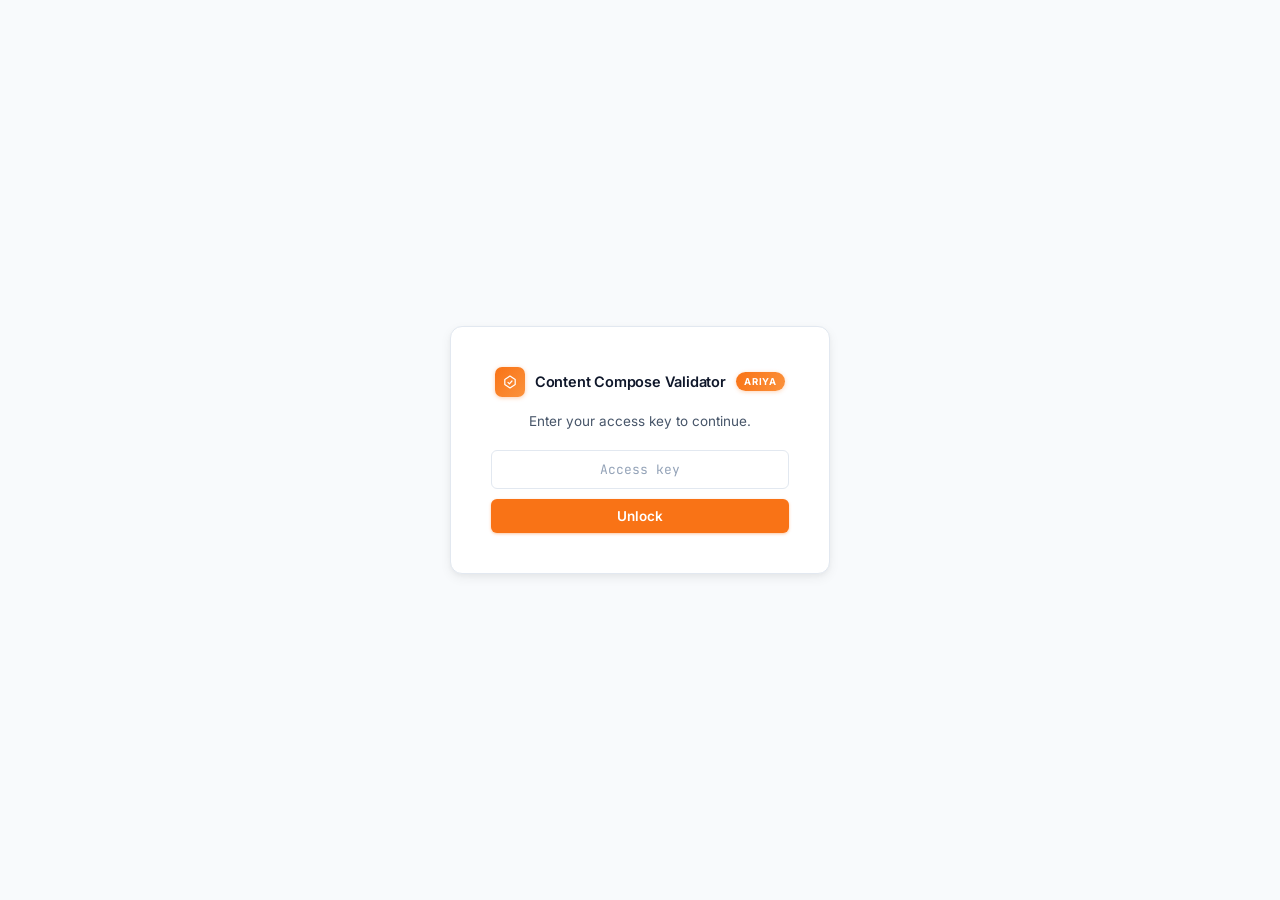
==== index.html @ 9300d99e "feat: add content validation tool with JSON input and structured findings - Implemented main applica" ====
<!doctype html>
<html lang="en">
  <head>
    <meta charset="UTF-8" />
    <meta name="viewport" content="width=device-width, initial-scale=1.0" />
    <meta
      name="description"
      content="Validate content compose output JSON with structured findings and explorer views."
    />
    <title>Ariya — Content Compose Validator</title>
    <link rel="preconnect" href="https://fonts.googleapis.com" />
    <link rel="preconnect" href="https://fonts.gstatic.com" crossorigin />
    <link
      href="https://fonts.googleapis.com/css2?family=Inter:wght@400;500;600;700&family=JetBrains+Mono:wght@400;500&display=swap"
      rel="stylesheet"
    />
    <link
      rel="icon"
      href="data:image/svg+xml,<svg xmlns='http://www.w3.org/2000/svg' viewBox='0 0 32 32'><rect width='32' height='32' rx='7' fill='%23f97316'/><path d='M9 17l5 5 9-10' stroke='white' stroke-width='2.5' stroke-linecap='round' stroke-linejoin='round' fill='none'/></svg>"
    />
    <link rel="stylesheet" href="assets/css/styles.css" />
    <script>
      if (sessionStorage.getItem("ariya_unlocked") === "1")
        document.documentElement.dataset.unlocked = "1";
    </script>
  </head>
  <body>
    <!-- ── Access Gate ── -->
    <div id="gate-overlay" class="gate-overlay">
      <div class="gate-card">
        <div class="gate-brand">
          <div class="brand-icon">
            <svg viewBox="0 0 20 20" fill="none" width="16" height="16">
              <path
                d="M10 2.5L3.5 6.75v6.5L10 17.5l6.5-4.25v-6.5L10 2.5z"
                stroke="currentColor"
                stroke-width="1.5"
                stroke-linejoin="round"
              />
              <path
                d="M7.5 10.5l1.75 1.75 3.25-3.5"
                stroke="currentColor"
                stroke-width="1.5"
                stroke-linecap="round"
                stroke-linejoin="round"
              />
            </svg>
          </div>
          <span class="brand-name">Content Compose Validator</span>
          <span class="brand-badge">ARIYA</span>
        </div>
        <p class="gate-desc">Enter your access key to continue.</p>
        <form id="gate-form" class="gate-form" autocomplete="off">
          <input
            id="gate-key-input"
            type="password"
            placeholder="Access key"
            class="gate-input"
            spellcheck="false"
          />
          <button type="submit" class="btn btn-full">Unlock</button>
        </form>
        <p id="gate-error" class="gate-error" style="display: none">
          Invalid key. Please try again.
        </p>
      </div>
    </div>

    <div class="app-shell">
      <!-- ── Header ── -->
      <header class="app-header">
        <div class="header-brand">
          <div class="brand-icon">
            <svg viewBox="0 0 20 20" fill="none" width="16" height="16">
              <path
                d="M10 2.5L3.5 6.75v6.5L10 17.5l6.5-4.25v-6.5L10 2.5z"
                stroke="currentColor"
                stroke-width="1.5"
                stroke-linejoin="round"
              />
              <path
                d="M7.5 10.5l1.75 1.75 3.25-3.5"
                stroke="currentColor"
                stroke-width="1.5"
                stroke-linecap="round"
                stroke-linejoin="round"
              />
            </svg>
          </div>
          <span class="brand-name">Content Compose Validator</span>
          <span class="brand-badge">ARIYA</span>
        </div>
        <div class="header-actions">
          <button class="btn-ghost" id="reset-btn" style="display: none">
            <svg
              viewBox="0 0 14 14"
              fill="none"
              width="12"
              height="12"
              aria-hidden="true"
            >
              <path
                d="M2 7a5 5 0 1 1 1.5 3.5"
                stroke="currentColor"
                stroke-width="1.4"
                stroke-linecap="round"
              />
              <path
                d="M2 10.5V7h3.5"
                stroke="currentColor"
                stroke-width="1.4"
                stroke-linecap="round"
                stroke-linejoin="round"
              />
            </svg>
            Reset
          </button>
        </div>
      </header>

      <!-- ── Split body ── -->
      <div class="app-body">
        <!-- ── LEFT: upload only ── -->
        <div class="panel-left">
          <div class="panel-section" id="upload-section">
            <div class="section-eyebrow">Input</div>
            <div class="upload-stack">
              <div id="drop-zone" class="drop-zone">
                <div class="drop-icon" aria-hidden="true">
                  <svg viewBox="0 0 24 24" fill="none" width="26" height="26">
                    <path
                      d="M8 7V5.5C8 4.12 9.12 3 10.5 3h3C14.88 3 16 4.12 16 5.5V7"
                      stroke="currentColor"
                      stroke-width="1.5"
                      stroke-linecap="round"
                    />
                    <rect
                      x="5"
                      y="7"
                      width="14"
                      height="14"
                      rx="2"
                      stroke="currentColor"
                      stroke-width="1.5"
                    />
                    <path
                      d="M12 11v6m0 0l-2.5-2.5M12 17l2.5-2.5"
                      stroke="currentColor"
                      stroke-width="1.5"
                      stroke-linecap="round"
                      stroke-linejoin="round"
                    />
                  </svg>
                </div>
                <strong>Drop output_design_*.json here</strong>
                <p>or click to choose file</p>
                <input
                  type="file"
                  id="file-input"
                  accept=".json"
                  style="display: none"
                />
              </div>
              <div class="paste-pane">
                <div class="divider">or paste JSON</div>
                <textarea
                  id="paste"
                  placeholder="Paste output_design_*.json content here..."
                ></textarea>
              </div>
              <button class="btn btn-full" id="run-btn">Run Validation</button>
            </div>
          </div>
        </div>

        <!-- ── RIGHT: findings + explorer ── -->
        <div class="panel-right">
          <!-- Context bar (summary + meta) — shown after validation -->
          <div id="context-panel" style="display: none" class="context-panel">
            <div class="summary" id="summary"></div>
            <div class="meta" id="meta"></div>
          </div>

          <!-- Main tab bar — shown after validation -->
          <div id="main-tab-bar" class="main-tab-bar" style="display: none">
            <button class="main-tab active" data-main="findings">
              Findings
              <span class="mtab-badge" id="mtab-count"></span>
            </button>
            <button class="main-tab" data-main="explorer">Explorer</button>
          </div>

          <!-- Empty state — shown before validation -->
          <div id="explorer-empty" class="explorer-empty">
            <div class="explorer-empty-icon" aria-hidden="true">
              <svg viewBox="0 0 52 52" fill="none" width="52" height="52">
                <rect
                  x="11"
                  y="5"
                  width="30"
                  height="40"
                  rx="3"
                  stroke="currentColor"
                  stroke-width="1.5"
                />
                <path
                  d="M17 17h18M17 23h18M17 29h12"
                  stroke="currentColor"
                  stroke-width="1.5"
                  stroke-linecap="round"
                />
                <circle
                  cx="38"
                  cy="38"
                  r="8"
                  fill="var(--bg)"
                  stroke="currentColor"
                  stroke-width="1.5"
                />
                <path
                  d="M36 38h4M38 36v4"
                  stroke="currentColor"
                  stroke-width="1.5"
                  stroke-linecap="round"
                />
              </svg>
            </div>
            <p class="explorer-empty-title">No validation results yet</p>
            <p class="explorer-empty-desc">
              Upload or paste an <code>output_design_*.json</code> file, then
              hit Run Validation.
            </p>
          </div>

          <!-- Findings panel -->
          <div id="main-findings" class="main-panel" style="display: none">
            <div class="findings" id="findings"></div>
          </div>

          <!-- Explorer panel -->
          <div id="main-explorer" class="main-panel" style="display: none">
            <div class="explorer-sub-bar">
              <div class="tabs" id="explorer-tabs">
                <button class="tab active" data-tab="blocks">
                  Generated Blocks
                </button>
                <button class="tab" data-tab="refs">References</button>
                <button class="tab" data-tab="selection">Selection</button>
                <button class="tab" data-tab="raw">Raw JSON</button>
              </div>
            </div>
            <div class="explorer-body">
              <div id="exp-blocks" class="exp-panel active">
                <div class="block-cards" id="block-cards"></div>
              </div>
              <div id="exp-refs" class="exp-panel">
                <div class="refs-grid" id="refs-grid"></div>
              </div>
              <div id="exp-selection" class="exp-panel">
                <div id="sel-content"></div>
              </div>
              <div id="exp-raw" class="exp-panel">
                <div class="raw-wrap">
                  <div class="raw-toolbar">
                    <div id="raw-nav" class="raw-nav"></div>
                    <button class="btn-sm btn-copy" id="raw-copy-btn">Copy</button>
                  </div>
                  <div class="raw-pre" id="raw-pre"></div>
                </div>
              </div>
            </div>
          </div>
        </div>
      </div>
    </div>

    <div class="toast" id="toast">Copied!</div>

    <script src="assets/js/access.js" defer></script>
    <script src="assets/js/validator-core.js" defer></script>
    <script src="assets/js/app.js" defer></script>
  </body>
</html>
---- assets/css/styles.css ----
/* ============================================================
   Design tokens
   ============================================================ */
:root {
  --bg: #f8fafc;
  --surface: #ffffff;
  --surface-2: #f1f5f9;
  --border: #e2e8f0;
  --border-strong: #cbd5e1;

  --text: #0f172a;
  --text-2: #475569;
  --text-muted: #94a3b8;

  --accent: #f97316;
  --accent-dark: #ea580c;
  --accent-bg: #fff7ed;
  --accent-border: #fed7aa;

  --red: #dc2626;
  --red-bg: #fef2f2;
  --red-border: #fecaca;
  --yellow: #d97706;
  --yellow-bg: #fefce8;
  --yellow-border: #fde047;
  --green: #16a34a;
  --green-bg: #f0fdf4;
  --green-border: #bbf7d0;
  --blue: #2563eb;
  --blue-bg: #eff6ff;
  --blue-border: #bfdbfe;

  --shadow-xs: 0 1px 2px rgba(0, 0, 0, 0.05);
  --shadow-sm: 0 1px 3px rgba(0, 0, 0, 0.08), 0 1px 2px rgba(0, 0, 0, 0.04);
  --shadow-md: 0 4px 12px rgba(0, 0, 0, 0.06), 0 2px 4px rgba(0, 0, 0, 0.03);
}

/* ============================================================
   Access gate
   ============================================================ */
.gate-overlay {
  position: fixed;
  inset: 0;
  background: var(--bg);
  display: flex;
  align-items: center;
  justify-content: center;
  z-index: 9999;
}

[data-unlocked] .gate-overlay {
  display: none;
}

.gate-card {
  background: var(--surface);
  border: 1px solid var(--border);
  border-radius: 12px;
  padding: 40px;
  width: 100%;
  max-width: 380px;
  box-shadow: var(--shadow-md);
  display: flex;
  flex-direction: column;
  gap: 18px;
}

.gate-brand {
  display: flex;
  align-items: center;
  gap: 10px;
  justify-content: center;
}

.gate-desc {
  font-size: 13.5px;
  color: var(--text-2);
  text-align: center;
  margin-top: -4px;
}

.gate-form {
  display: flex;
  flex-direction: column;
  gap: 10px;
}

.gate-input {
  width: 100%;
  background: var(--surface);
  border: 1px solid var(--border);
  border-radius: 6px;
  color: var(--text);
  font-family: "JetBrains Mono", monospace;
  font-size: 13px;
  padding: 10px 14px;
  outline: none;
  transition: border-color 0.15s, box-shadow 0.15s;
  text-align: center;
  letter-spacing: 3px;
}

.gate-input:focus {
  border-color: var(--accent);
  box-shadow: 0 0 0 3px rgba(249, 115, 22, 0.08);
}

.gate-input::placeholder {
  letter-spacing: normal;
  color: var(--text-muted);
}

.gate-error {
  font-size: 12px;
  color: var(--red);
  text-align: center;
  background: var(--red-bg);
  border: 1px solid var(--red-border);
  border-radius: 6px;
  padding: 8px 12px;
}

/* ============================================================
   Reset & base
   ============================================================ */
*,
*::before,
*::after {
  box-sizing: border-box;
  margin: 0;
  padding: 0;
}

html,
body {
  height: 100%;
}

body {
  font-family: "Inter", "Segoe UI", system-ui, sans-serif;
  background: var(--bg);
  color: var(--text);
  font-size: 13.5px;
  line-height: 1.6;
  -webkit-font-smoothing: antialiased;
  -moz-osx-font-smoothing: grayscale;
}

/* ============================================================
   App shell
   ============================================================ */
.app-shell {
  height: 100vh;
  min-height: 100dvh;
  display: flex;
  flex-direction: column;
  overflow: hidden;
}

/* ============================================================
   Header
   ============================================================ */
.app-header {
  height: 52px;
  flex-shrink: 0;
  background: var(--surface);
  border-bottom: 1px solid var(--border);
  display: flex;
  align-items: center;
  justify-content: space-between;
  padding: 0 20px;
  z-index: 100;
}

.header-brand {
  display: flex;
  align-items: center;
  gap: 10px;
}

.brand-icon {
  width: 30px;
  height: 30px;
  background: linear-gradient(135deg, var(--accent) 0%, #fb923c 100%);
  border-radius: 7px;
  display: flex;
  align-items: center;
  justify-content: center;
  color: #fff;
  flex-shrink: 0;
  box-shadow: 0 1px 4px rgba(249, 115, 22, 0.35);
}

.brand-name {
  font-size: 14.5px;
  font-weight: 600;
  letter-spacing: -0.2px;
  color: var(--text);
}

.brand-badge {
  font-size: 9.5px;
  font-weight: 700;
  letter-spacing: 0.9px;
  padding: 2px 8px;
  border-radius: 20px;
  background: linear-gradient(120deg, var(--accent), #fb923c);
  color: #fff;
  box-shadow: 0 1px 4px rgba(249, 115, 22, 0.3);
}

.header-actions {
  display: flex;
  align-items: center;
  gap: 8px;
}

/* ============================================================
   Split body — narrow upload left, wide findings right
   ============================================================ */
.app-body {
  flex: 1;
  display: grid;
  grid-template-columns: 300px 1fr;
  overflow: hidden;
  min-height: 0;
}

@media (max-width: 1024px) {
  .app-body {
    grid-template-columns: 260px 1fr;
  }

  .panel-section {
    padding: 16px;
  }

  .summary {
    grid-template-columns: repeat(2, 1fr);
  }
}

/* ============================================================
   Left panel — upload only
   ============================================================ */
.panel-left {
  overflow-y: auto;
  border-right: 1px solid var(--border);
  background: var(--bg);
  display: flex;
  flex-direction: column;
  scrollbar-width: thin;
  scrollbar-color: var(--border-strong) transparent;
}

.panel-section {
  padding: 20px;
}

.section-eyebrow {
  font-size: 10px;
  font-weight: 700;
  text-transform: uppercase;
  letter-spacing: 1px;
  color: var(--text-muted);
  margin-bottom: 14px;
}

/* ============================================================
   Upload
   ============================================================ */
.upload-stack {
  display: flex;
  flex-direction: column;
  gap: 10px;
}

.drop-zone {
  border: 1.5px dashed var(--border-strong);
  border-radius: 8px;
  padding: 28px 16px;
  text-align: center;
  cursor: pointer;
  transition: border-color 0.15s, background 0.15s;
  background: var(--surface);
  display: flex;
  flex-direction: column;
  align-items: center;
  justify-content: center;
  gap: 5px;
}

.drop-zone:hover,
.drop-zone.over {
  border-color: var(--accent);
  background: var(--accent-bg);
}

.drop-icon {
  color: var(--text-muted);
  margin-bottom: 4px;
  transition: color 0.15s;
}

.drop-zone:hover .drop-icon,
.drop-zone.over .drop-icon {
  color: var(--accent);
}

.drop-zone strong {
  font-size: 13px;
  font-weight: 600;
  color: var(--text);
}

.drop-zone p {
  font-size: 12px;
  color: var(--text-muted);
}

.divider {
  display: flex;
  align-items: center;
  gap: 10px;
  color: var(--text-muted);
  font-size: 10.5px;
  font-weight: 600;
  text-transform: uppercase;
  letter-spacing: 0.6px;
}

.divider::before,
.divider::after {
  content: "";
  flex: 1;
  height: 1px;
  background: var(--border);
}

.paste-pane {
  display: flex;
  flex-direction: column;
  gap: 8px;
}

textarea {
  width: 100%;
  background: var(--surface);
  border: 1px solid var(--border);
  border-radius: 6px;
  color: var(--text);
  font-family: "JetBrains Mono", monospace;
  font-size: 11.5px;
  padding: 9px 12px;
  min-height: 80px;
  resize: vertical;
  outline: none;
  transition: border-color 0.15s, box-shadow 0.15s;
}

textarea:focus {
  border-color: var(--accent);
  box-shadow: 0 0 0 3px rgba(249, 115, 22, 0.08);
}

/* ============================================================
   Buttons
   ============================================================ */
.btn {
  background: var(--accent);
  color: #fff;
  border: none;
  border-radius: 6px;
  padding: 9px 20px;
  font-size: 13.5px;
  font-weight: 600;
  cursor: pointer;
  transition: background 0.15s, box-shadow 0.15s, transform 0.1s;
  box-shadow: 0 1px 3px rgba(249, 115, 22, 0.4);
  font-family: inherit;
}

.btn-full {
  width: 100%;
}

.btn:hover {
  background: var(--accent-dark);
  box-shadow: 0 2px 8px rgba(249, 115, 22, 0.4);
}

.btn:active {
  transform: translateY(1px);
}

.btn-ghost {
  background: transparent;
  color: var(--text-2);
  border: 1px solid var(--border);
  border-radius: 6px;
  padding: 6px 12px;
  font-size: 12.5px;
  font-weight: 500;
  cursor: pointer;
  transition: all 0.15s;
  font-family: inherit;
  display: flex;
  align-items: center;
  gap: 6px;
}

.btn-ghost:hover {
  background: var(--surface-2);
  border-color: var(--border-strong);
  color: var(--text);
}

.btn-sm {
  padding: 4px 10px;
  font-size: 11.5px;
  font-weight: 600;
  border: 1px solid var(--border);
  border-radius: 4px;
  cursor: pointer;
  transition: all 0.15s;
  font-family: inherit;
}

.btn-copy {
  background: var(--surface-2);
  color: var(--text-2);
}

.btn-copy:hover {
  background: var(--border);
  color: var(--text);
}

/* ============================================================
   Right panel
   ============================================================ */
.panel-right {
  display: flex;
  flex-direction: column;
  overflow: hidden;
  background: var(--surface);
  min-height: 0;
}

/* ============================================================
   Context bar — summary chips + meta strip
   ============================================================ */
.context-panel {
  flex-shrink: 0;
  border-bottom: 1px solid var(--border);
}

/* Summary — 4 chips in a row */
.summary {
  display: grid;
  grid-template-columns: repeat(4, 1fr);
  border-bottom: 1px solid var(--border);
}

.s-card {
  padding: 12px 20px;
  display: flex;
  align-items: center;
  gap: 12px;
  border-right: 1px solid var(--border);
  background: var(--surface);
  position: relative;
}

.s-card:last-child {
  border-right: none;
}

.s-card-dot {
  width: 8px;
  height: 8px;
  border-radius: 50%;
  flex-shrink: 0;
}

/* dot colors are added via .s-card.fail etc matching children */
.s-card.fail  .s-card-dot { display: none; } /* use .n color instead */
.s-card.warn  .s-card-dot { display: none; }
.s-card.pass  .s-card-dot { display: none; }
.s-card.info  .s-card-dot { display: none; }

.s-card .n {
  font-size: 26px;
  font-weight: 700;
  line-height: 1;
  letter-spacing: -1.5px;
}

.s-card.fail .n { color: var(--red); }
.s-card.warn .n { color: var(--yellow); }
.s-card.pass .n { color: var(--green); }
.s-card.info .n { color: var(--blue); }

.s-card .l {
  font-size: 11px;
  color: var(--text-muted);
  text-transform: uppercase;
  letter-spacing: 0.6px;
  font-weight: 600;
  line-height: 1.3;
}

/* Meta strip — single horizontal row */
.meta {
  display: flex;
  background: var(--surface);
  overflow-x: auto;
  scrollbar-width: none;
}

.meta::-webkit-scrollbar {
  display: none;
}

.mi {
  padding: 9px 20px;
  border-right: 1px solid var(--border);
  flex-shrink: 0;
  min-width: 0;
}

.mi:last-child {
  border-right: none;
  flex: 1;
}

.mi .k {
  font-size: 10px;
  color: var(--text-muted);
  text-transform: uppercase;
  letter-spacing: 0.8px;
  font-weight: 600;
  white-space: nowrap;
}

.mi .v {
  font-size: 12.5px;
  font-weight: 600;
  color: var(--text);
  white-space: nowrap;
}

/* ============================================================
   Main tab bar — Findings | Explorer
   ============================================================ */
.main-tab-bar {
  flex-shrink: 0;
  display: flex;
  align-items: center;
  gap: 0;
  border-bottom: 1px solid var(--border);
  background: var(--surface);
  padding: 0 20px;
}

.main-tab {
  display: flex;
  align-items: center;
  gap: 7px;
  padding: 11px 4px;
  margin-right: 24px;
  font-size: 13px;
  font-weight: 500;
  color: var(--text-muted);
  background: none;
  border: none;
  border-bottom: 2px solid transparent;
  cursor: pointer;
  transition: color 0.15s, border-color 0.15s;
  font-family: inherit;
  white-space: nowrap;
  position: relative;
  bottom: -1px;
}

.main-tab:hover {
  color: var(--text-2);
}

.main-tab.active {
  color: var(--text);
  font-weight: 600;
  border-bottom-color: var(--accent);
}

.mtab-badge {
  font-size: 10.5px;
  font-weight: 700;
  padding: 1px 6px;
  border-radius: 10px;
  background: var(--surface-2);
  border: 1px solid var(--border);
  color: var(--text-2);
  min-width: 20px;
  text-align: center;
  line-height: 1.5;
}

.main-tab.active .mtab-badge {
  background: var(--accent-bg);
  border-color: var(--accent-border);
  color: var(--accent-dark);
}

/* ============================================================
   Explorer sub-bar (inside Explorer panel)
   ============================================================ */
.explorer-sub-bar {
  flex-shrink: 0;
  padding: 10px 20px;
  border-bottom: 1px solid var(--border);
  background: var(--surface);
}

.explorer-body {
  flex: 1;
  overflow-y: auto;
  padding: 20px;
  scrollbar-width: thin;
  scrollbar-color: var(--border-strong) transparent;
}

/* ============================================================
   Explorer tabs (inside Explorer panel)
   ============================================================ */
.tabs {
  display: flex;
  gap: 2px;
  background: var(--surface-2);
  border: 1px solid var(--border);
  border-radius: 6px;
  padding: 3px;
  width: fit-content;
}

.tab {
  background: transparent;
  color: var(--text-muted);
  border: none;
  border-radius: 4px;
  padding: 5px 13px;
  font-size: 12px;
  font-weight: 500;
  cursor: pointer;
  transition: all 0.15s;
  font-family: inherit;
  white-space: nowrap;
}

.tab:hover {
  color: var(--text);
  background: rgba(0, 0, 0, 0.04);
}

.tab.active {
  background: var(--surface);
  color: var(--text);
  box-shadow: var(--shadow-xs);
  font-weight: 600;
}

/* ============================================================
   Main panels (Findings / Explorer)
   ============================================================ */
.main-panel {
  flex: 1;
  overflow-y: auto;
  scrollbar-width: thin;
  scrollbar-color: var(--border-strong) transparent;
  display: flex;
  flex-direction: column;
  min-height: 0;
}

/* ============================================================
   Explorer empty state
   ============================================================ */
.explorer-empty {
  flex: 1;
  display: flex;
  flex-direction: column;
  align-items: center;
  justify-content: center;
  gap: 14px;
  padding: 48px 32px;
  text-align: center;
}

.explorer-empty-icon {
  color: var(--border-strong);
  margin-bottom: 4px;
}

.explorer-empty-title {
  font-size: 15px;
  font-weight: 600;
  color: var(--text-2);
}

.explorer-empty-desc {
  font-size: 13px;
  color: var(--text-muted);
  max-width: 340px;
  line-height: 1.65;
}

.explorer-empty-desc code {
  font-family: "JetBrains Mono", monospace;
  font-size: 11.5px;
  background: var(--surface-2);
  border: 1px solid var(--border);
  padding: 1px 5px;
  border-radius: 3px;
  color: var(--text-2);
}

/* ============================================================
   Findings list
   ============================================================ */
.findings {
  display: flex;
  flex-direction: column;
}

.finding {
  background: var(--surface);
  border-bottom: 1px solid var(--border);
}

.finding:first-child {
  border-top: none;
}

.fh {
  display: flex;
  align-items: center;
  gap: 10px;
  padding: 12px 20px;
  cursor: pointer;
  user-select: none;
  transition: background 0.12s;
}

.fh:hover {
  background: var(--surface-2);
}

.dot {
  width: 7px;
  height: 7px;
  border-radius: 50%;
  flex-shrink: 0;
}

.dot.fail { background: var(--red); }
.dot.warn { background: var(--yellow); }
.dot.pass { background: var(--green); }
.dot.info { background: var(--blue); }

.badge {
  font-size: 10px;
  font-weight: 700;
  padding: 2px 7px;
  border-radius: 4px;
  text-transform: uppercase;
  letter-spacing: 0.5px;
  flex-shrink: 0;
  width: 44px;
  text-align: center;
}

.badge.fail { background: var(--red-bg);    color: var(--red);    border: 1px solid var(--red-border); }
.badge.warn { background: var(--yellow-bg); color: var(--yellow); border: 1px solid var(--yellow-border); }
.badge.pass { background: var(--green-bg);  color: var(--green);  border: 1px solid var(--green-border); }
.badge.info { background: var(--blue-bg);   color: var(--blue);   border: 1px solid var(--blue-border); }

.fname {
  font-weight: 500;
  flex: 1;
  font-size: 13px;
  color: var(--text);
}

.fdetail {
  font-size: 12px;
  color: var(--text-muted);
  max-width: 520px;
  overflow: hidden;
  text-overflow: ellipsis;
  white-space: nowrap;
}

.chev {
  color: var(--text-muted);
  font-size: 10px;
  transition: transform 0.18s;
  flex-shrink: 0;
  margin-left: 4px;
}

.fh.open .chev {
  transform: rotate(90deg);
}

.bcard-head.open .chev {
  transform: rotate(90deg);
}

.fbody {
  display: none;
  border-top: 1px solid var(--border);
  padding: 12px 20px;
  background: var(--surface-2);
}

.fbody.open {
  display: block;
}

.items {
  list-style: none;
  display: flex;
  flex-direction: column;
  gap: 4px;
}

.items li {
  font-size: 12px;
  color: var(--text-2);
  background: var(--surface);
  border: 1px solid var(--border);
  border-radius: 5px;
  padding: 7px 12px;
  word-break: break-all;
}

.items li b {
  color: var(--text);
  font-weight: 600;
}

.items li code {
  font-family: "JetBrains Mono", monospace;
  font-size: 11px;
  color: var(--accent-dark);
  background: var(--accent-bg);
  border: 1px solid var(--accent-border);
  padding: 1px 4px;
  border-radius: 3px;
}

/* ============================================================
   Explorer panels
   ============================================================ */
.exp-panel {
  display: none;
}

.exp-panel.active {
  display: block;
}

/* ============================================================
   Block cards
   ============================================================ */
.block-cards {
  display: flex;
  flex-direction: column;
  border: 1px solid var(--border);
  border-radius: 8px;
  overflow: hidden;
  box-shadow: var(--shadow-xs);
}

.bcard {
  background: var(--surface);
  border-bottom: 1px solid var(--border);
}

.bcard:last-child {
  border-bottom: none;
}

.bcard-head {
  display: flex;
  align-items: center;
  gap: 10px;
  padding: 10px 16px;
  cursor: pointer;
  user-select: none;
  transition: background 0.12s;
}

.bcard-head:hover {
  background: var(--surface-2);
}

.bcard-id {
  font-family: "JetBrains Mono", monospace;
  font-size: 12px;
  color: var(--accent-dark);
  flex: 1;
  overflow: hidden;
  text-overflow: ellipsis;
  white-space: nowrap;
  font-weight: 500;
}

.bcard-type {
  font-size: 11px;
  color: var(--text-muted);
  white-space: nowrap;
  background: var(--surface-2);
  border: 1px solid var(--border);
  border-radius: 4px;
  padding: 2px 8px;
  font-weight: 500;
}

.bcard-body {
  display: none;
  border-top: 1px solid var(--border);
}

.bcard-body.open {
  display: block;
}

.bcard-instr {
  font-size: 12.5px;
  color: var(--text-2);
  padding: 10px 16px;
  border-bottom: 1px solid var(--border);
  background: var(--surface-2);
  font-style: italic;
}

.bcard-actions {
  display: flex;
  gap: 8px;
  padding: 8px 16px;
  background: var(--surface-2);
  border-bottom: 1px solid var(--border);
}

.bcard-html {
  margin: 0;
  padding: 12px 16px;
  background: var(--bg);
  font-family: "JetBrains Mono", monospace;
  font-size: 11px;
  color: var(--text);
  overflow-x: auto;
  white-space: pre-wrap;
  word-break: break-all;
  max-height: 280px;
  overflow-y: auto;
  border-bottom: 1px solid var(--border);
  scrollbar-width: thin;
  scrollbar-color: var(--border-strong) transparent;
}

.bcard-preview {
  padding: 16px;
  background: #fff;
  max-height: 200px;
  overflow: auto;
  font-family: sans-serif;
  font-size: 13px;
  border-bottom: 1px solid var(--border);
  display: none;
}

.bcard-preview.open {
  display: block;
}

/* ============================================================
   Refs panel
   ============================================================ */
.refs-grid {
  display: grid;
  grid-template-columns: 1fr 1fr;
  gap: 16px;
}

.ref-section h3 {
  font-size: 11px;
  font-weight: 700;
  color: var(--text-2);
  text-transform: uppercase;
  letter-spacing: 0.7px;
  margin-bottom: 10px;
  display: flex;
  align-items: center;
  gap: 8px;
}

.ref-list {
  list-style: none;
  border: 1px solid var(--border);
  border-radius: 7px;
  overflow: hidden;
}

.ref-list li {
  background: var(--surface);
  padding: 8px 12px;
  font-size: 12.5px;
  display: flex;
  gap: 10px;
  border-bottom: 1px solid var(--border);
}

.ref-list li:last-child {
  border-bottom: none;
}

.ref-list li:nth-child(even) {
  background: var(--surface-2);
}

.ref-num {
  color: var(--accent);
  font-family: "JetBrains Mono", monospace;
  font-size: 11px;
  flex-shrink: 0;
  padding-top: 1px;
  font-weight: 600;
}

.ref-text {
  color: var(--text);
  word-break: break-word;
}

/* ============================================================
   Selection panel
   ============================================================ */
.sel-table {
  width: 100%;
  border-collapse: collapse;
  font-size: 12.5px;
  border: 1px solid var(--border);
  border-radius: 7px;
  overflow: hidden;
}

.sel-table th {
  text-align: left;
  padding: 9px 14px;
  color: var(--text-muted);
  font-size: 10.5px;
  text-transform: uppercase;
  letter-spacing: 0.7px;
  font-weight: 700;
  background: var(--surface-2);
  border-bottom: 1px solid var(--border);
}

.sel-table td {
  padding: 9px 14px;
  border-bottom: 1px solid var(--border);
  color: var(--text);
}

.sel-table tr:last-child td {
  border-bottom: none;
}

.sel-table tbody tr:hover td {
  background: var(--surface-2);
}

.rel {
  display: inline-block;
  font-size: 10px;
  font-weight: 700;
  padding: 2px 7px;
  border-radius: 4px;
  text-transform: uppercase;
  letter-spacing: 0.3px;
}

.rel.high   { background: var(--green-bg);  color: var(--green);  border: 1px solid var(--green-border); }
.rel.medium { background: var(--yellow-bg); color: var(--yellow); border: 1px solid var(--yellow-border); }
.rel.low    { background: var(--surface-2); color: var(--text-muted); border: 1px solid var(--border); }

.sym-dot {
  display: inline-block;
  width: 7px;
  height: 7px;
  border-radius: 50%;
  margin-right: 5px;
}

.sym-dot.t { background: #0d9488; }
.sym-dot.f { background: var(--border-strong); }

/* ============================================================
   Raw JSON panel
   ============================================================ */
.raw-wrap {
  display: flex;
  flex-direction: column;
  gap: 0;
}

.raw-toolbar {
  display: flex;
  align-items: flex-start;
  gap: 10px;
  padding: 10px 14px 8px;
  border-bottom: 1px solid var(--border);
  flex-shrink: 0;
}

.raw-nav {
  display: flex;
  flex-wrap: wrap;
  gap: 5px;
  flex: 1;
}

.raw-pre {
  background: var(--surface-2);
  font-family: "JetBrains Mono", monospace;
  font-size: 11.5px;
  overflow: auto;
  flex: 1;
  padding: 12px 16px;
  color: var(--text);
  line-height: 1.7;
  scrollbar-width: thin;
  scrollbar-color: var(--border-strong) transparent;
}

/* ── JSON tree ───────────────────────────────────────────────── */

.jt-chip {
  background: var(--surface);
  border: 1px solid var(--border);
  border-radius: 4px;
  padding: 2px 8px;
  font-size: 10.5px;
  font-weight: 600;
  font-family: "JetBrains Mono", monospace;
  color: var(--blue);
  cursor: pointer;
  transition: background 0.12s, border-color 0.12s;
  white-space: nowrap;
}

.jt-chip:hover {
  background: var(--blue-bg);
  border-color: var(--blue-border);
}

.jt-node {
  display: block;
}

.jt-head {
  display: flex;
  align-items: center;
  gap: 2px;
  cursor: pointer;
  user-select: none;
  padding: 0 3px;
  border-radius: 3px;
  line-height: 1.85;
}

.jt-head:hover {
  background: rgba(0, 0, 0, 0.04);
}

.jt-caret {
  font-size: 8px;
  color: var(--text-muted);
  display: inline-block;
  transition: transform 0.15s;
  flex-shrink: 0;
  width: 12px;
  text-align: center;
}

.jt-node.open > .jt-head .jt-caret {
  transform: rotate(90deg);
}

.jt-hint {
  color: var(--text-muted);
  font-size: 10.5px;
}

.jt-node.open > .jt-head .jt-hint {
  display: none;
}

.jt-body {
  display: none;
  padding-left: 1.35em;
  border-left: 1.5px solid var(--border);
  margin-left: 0.5em;
  margin-top: 1px;
  margin-bottom: 1px;
}

.jt-node.open > .jt-body {
  display: block;
}

.jt-end {
  display: none;
  padding: 0 3px;
  line-height: 1.85;
}

.jt-node.open > .jt-end {
  display: block;
}

.jt-line {
  display: flex;
  align-items: baseline;
  gap: 0;
  padding: 0 3px;
  line-height: 1.85;
}

.jt-k       { color: #2563eb; flex-shrink: 0; }
.jt-punc    { color: var(--text-muted); flex-shrink: 0; }
.jt-bracket { color: var(--text); flex-shrink: 0; }
.jt-s       { color: #16a34a; word-break: break-all; }
.jt-n       { color: #d97706; }
.jt-bool    { color: #7c3aed; }
.jt-null    { color: #dc2626; }

@keyframes jt-flash-anim {
  0%   { background: transparent; }
  20%  { background: #fef9c3; border-radius: 3px; }
  100% { background: transparent; }
}

.jt-flash {
  animation: jt-flash-anim 1.2s ease-out;
}

/* ============================================================
   Toast
   ============================================================ */
.toast {
  position: fixed;
  bottom: 20px;
  right: 20px;
  background: var(--text);
  color: #fff;
  padding: 9px 16px;
  border-radius: 6px;
  font-size: 13px;
  font-weight: 500;
  opacity: 0;
  transform: translateY(6px);
  transition: all 0.2s;
  pointer-events: none;
  z-index: 999;
  box-shadow: var(--shadow-md);
}

.toast.show {
  opacity: 1;
  transform: translateY(0);
}

/* ============================================================
   Focus
   ============================================================ */
button:focus-visible,
textarea:focus-visible,
.drop-zone:focus-visible,
.tab:focus-visible,
.main-tab:focus-visible {
  outline: 2px solid var(--accent);
  outline-offset: 2px;
}

/* ============================================================
   Responsive
   ============================================================ */
@media (max-width: 800px) {
  html,
  body {
    height: auto;
    min-height: 100%;
  }

  .app-shell {
    height: auto;
    min-height: 100dvh;
    overflow: visible;
  }

  .app-header {
    height: auto;
    min-height: 52px;
    padding: 10px 14px;
    flex-wrap: wrap;
    gap: 8px;
    align-items: flex-start;
  }

  .header-brand {
    min-width: 0;
    flex: 1;
  }

  .brand-name {
    font-size: 13px;
    line-height: 1.3;
    white-space: normal;
  }

  .brand-badge {
    font-size: 9px;
    padding: 2px 6px;
  }

  .header-actions {
    width: 100%;
    justify-content: flex-end;
  }

  .app-body {
    grid-template-columns: 1fr;
    overflow: visible;
    display: flex;
    flex-direction: column;
  }

  .panel-left {
    overflow: visible;
    border-right: none;
    border-bottom: 1px solid var(--border);
  }

  .panel-right { overflow: visible; }

  .panel-section {
    padding: 14px;
  }

  .drop-zone {
    padding: 22px 14px;
  }

  textarea {
    min-height: 110px;
    font-size: 12px;
  }

  .main-panel  { overflow: visible; }

  .main-tab-bar {
    overflow-x: auto;
    padding: 0 12px;
    -webkit-overflow-scrolling: touch;
  }

  .main-tab {
    margin-right: 16px;
    padding: 10px 2px;
  }

  .context-panel {
    overflow-x: hidden;
  }

  .s-card {
    padding: 10px 12px;
  }

  .s-card .n {
    font-size: 22px;
  }

  .mi {
    padding: 8px 12px;
  }

  .explorer-sub-bar {
    padding: 8px 12px;
  }

  .tabs {
    width: 100%;
    overflow-x: auto;
    -webkit-overflow-scrolling: touch;
  }

  .tab {
    flex: 0 0 auto;
  }

  .explorer-body {
    overflow: visible;
    padding: 12px;
  }

  .refs-grid {
    grid-template-columns: 1fr;
  }

  .fh {
    padding: 11px 12px;
    flex-wrap: wrap;
    align-items: flex-start;
    gap: 8px;
  }

  .fname {
    flex: 1 1 100%;
    order: 3;
  }

  .fdetail {
    max-width: 100%;
    flex: 1 1 100%;
    order: 4;
    white-space: normal;
    line-height: 1.45;
  }

  .chev {
    margin-left: auto;
  }

  .fbody {
    padding: 10px 12px;
  }

  .bcard-head {
    padding: 10px 12px;
    flex-wrap: wrap;
    row-gap: 6px;
  }

  .bcard-id {
    flex: 1 1 100%;
    white-space: normal;
    overflow: visible;
    text-overflow: clip;
    line-height: 1.4;
  }

  .bcard-actions {
    flex-wrap: wrap;
    padding: 8px 12px;
  }

  .bcard-html,
  .bcard-instr,
  .bcard-preview {
    padding-left: 12px;
    padding-right: 12px;
  }

  .items li {
    word-break: break-word;
  }

  .sel-table {
    min-width: 560px;
  }

  .raw-pre {
    max-height: none;
  }

  .toast {
    right: 12px;
    bottom: 12px;
  }
}

@media (max-width: 480px) {
  .app-header {
    padding: 10px;
  }

  .brand-badge {
    display: none;
  }

  .summary {
    grid-template-columns: 1fr;
  }

  .main-tab {
    margin-right: 12px;
    font-size: 12px;
  }

  .tab {
    padding: 7px 10px;
    font-size: 11.5px;
  }

  .btn,
  .btn-ghost {
    min-height: 36px;
  }

  .raw-toolbar {
    flex-wrap: wrap;
  }

  .raw-pre {
    padding: 10px 12px;
  }
}

@media (prefers-reduced-motion: reduce) {
  *, *::before, *::after {
    animation: none !important;
    transition: none !important;
  }
}
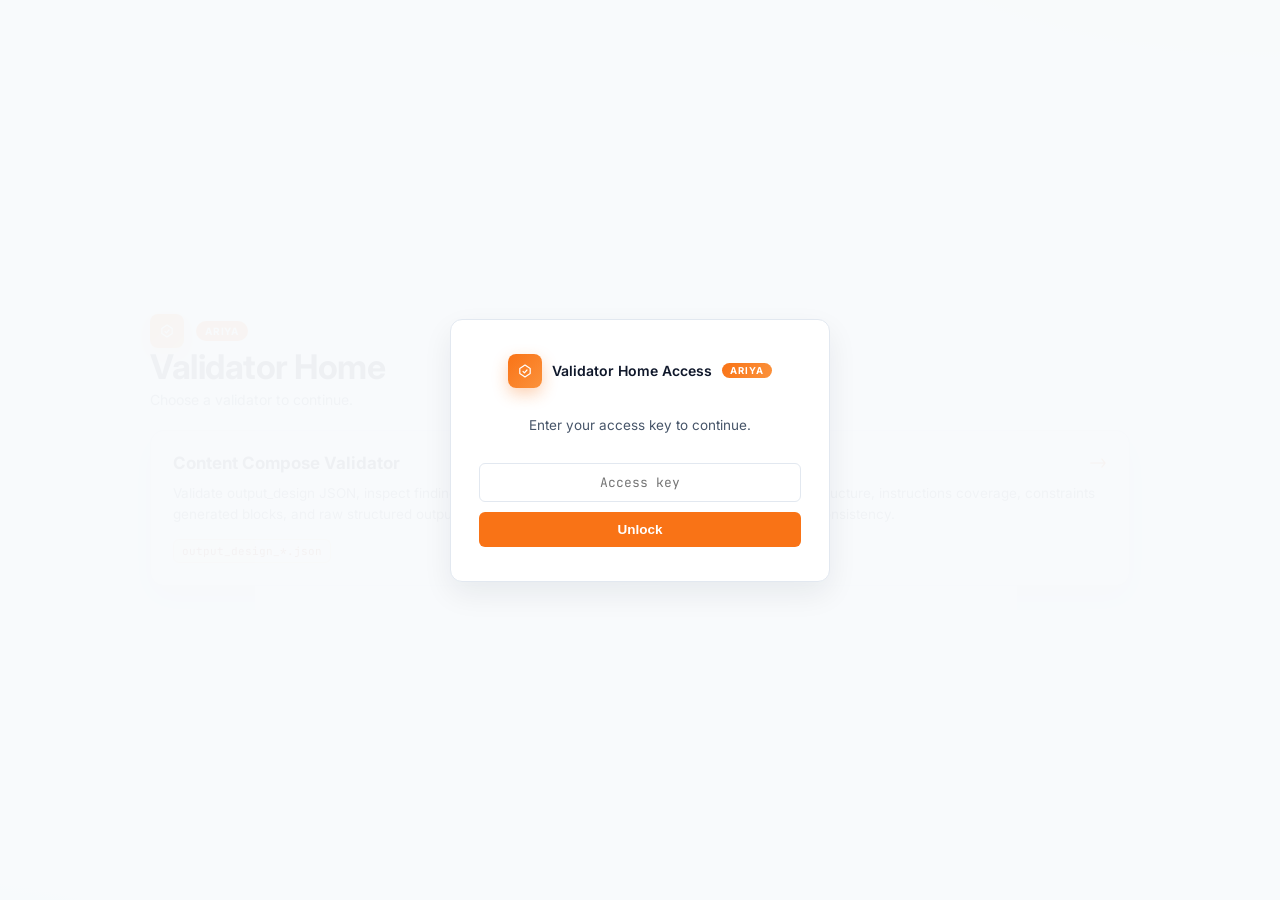
==== commit cc9dc490: "Refactor validator home page and add new validator pages - Updated index.html to serve as the home p" ====
--- a/index.html
+++ b/index.html
@@ -5,27 +5,303 @@
     <meta name="viewport" content="width=device-width, initial-scale=1.0" />
     <meta
       name="description"
-      content="Validate content compose output JSON with structured findings and explorer views."
+      content="Ariya validator home page with access to Content Compose and Template validators."
     />
-    <title>Ariya — Content Compose Validator</title>
+    <title>Ariya — Validator Home</title>
     <link rel="preconnect" href="https://fonts.googleapis.com" />
     <link rel="preconnect" href="https://fonts.gstatic.com" crossorigin />
     <link
-      href="https://fonts.googleapis.com/css2?family=Inter:wght@400;500;600;700&family=JetBrains+Mono:wght@400;500&display=swap"
+      href="https://fonts.googleapis.com/css2?family=Inter:wght@400;500;600;700&family=JetBrains+Mono:wght@500&display=swap"
       rel="stylesheet"
     />
     <link
       rel="icon"
       href="data:image/svg+xml,<svg xmlns='http://www.w3.org/2000/svg' viewBox='0 0 32 32'><rect width='32' height='32' rx='7' fill='%23f97316'/><path d='M9 17l5 5 9-10' stroke='white' stroke-width='2.5' stroke-linecap='round' stroke-linejoin='round' fill='none'/></svg>"
     />
-    <link rel="stylesheet" href="assets/css/styles.css" />
     <script>
-      if (sessionStorage.getItem("ariya_unlocked") === "1")
+      if (sessionStorage.getItem("ariya_unlocked") === "1") {
         document.documentElement.dataset.unlocked = "1";
+      }
     </script>
+    <style>
+      :root {
+        --bg: #f7fafc;
+        --surface: #ffffff;
+        --surface-2: #fff7ed;
+        --border: #e2e8f0;
+        --text: #0f172a;
+        --text-2: #475569;
+        --accent: #f97316;
+        --accent-dark: #ea580c;
+        --shadow-md: 0 12px 30px rgba(15, 23, 42, 0.07);
+      }
+
+      *,
+      *::before,
+      *::after {
+        box-sizing: border-box;
+      }
+
+      html,
+      body {
+        margin: 0;
+        min-height: 100%;
+        font-family: "Inter", "Segoe UI", system-ui, sans-serif;
+        color: var(--text);
+        background:
+          radial-gradient(1000px 500px at 100% -20%, #ffedd5 0%, transparent 60%),
+          radial-gradient(900px 420px at -10% 120%, #dbeafe 0%, transparent 55%),
+          var(--bg);
+      }
+
+      .home {
+        min-height: 100dvh;
+        padding: 28px;
+        display: flex;
+        align-items: center;
+        justify-content: center;
+      }
+
+      .home-inner {
+        width: min(980px, 100%);
+      }
+
+      .hero {
+        display: flex;
+        align-items: center;
+        justify-content: space-between;
+        gap: 18px;
+        margin-bottom: 22px;
+      }
+
+      .hero-left {
+        display: flex;
+        align-items: center;
+        gap: 12px;
+      }
+
+      .brand-icon {
+        width: 34px;
+        height: 34px;
+        background: linear-gradient(135deg, var(--accent), #fb923c);
+        color: #fff;
+        border-radius: 8px;
+        display: grid;
+        place-items: center;
+        box-shadow: 0 6px 16px rgba(249, 115, 22, 0.32);
+      }
+
+      .hero h1 {
+        margin: 0;
+        font-size: clamp(24px, 3.2vw, 34px);
+        letter-spacing: -0.5px;
+        line-height: 1.1;
+      }
+
+      .badge {
+        font-size: 10px;
+        font-weight: 700;
+        letter-spacing: 0.8px;
+        color: #fff;
+        background: var(--accent);
+        border-radius: 999px;
+        padding: 4px 9px;
+      }
+
+      .sub {
+        margin: 6px 0 0;
+        color: var(--text-2);
+        font-size: 14px;
+      }
+
+      .grid {
+        display: grid;
+        grid-template-columns: repeat(2, minmax(0, 1fr));
+        gap: 16px;
+      }
+
+      .card {
+        display: block;
+        text-decoration: none;
+        color: inherit;
+        background: var(--surface);
+        border: 1px solid var(--border);
+        border-radius: 14px;
+        padding: 22px;
+        box-shadow: var(--shadow-md);
+        transition: transform 0.16s ease, box-shadow 0.16s ease, border-color 0.16s ease;
+      }
+
+      .card:hover {
+        transform: translateY(-2px);
+        border-color: #fdba74;
+        box-shadow: 0 16px 32px rgba(15, 23, 42, 0.1);
+      }
+
+      .card-head {
+        display: flex;
+        align-items: center;
+        justify-content: space-between;
+        margin-bottom: 10px;
+      }
+
+      .card-title {
+        font-size: 17px;
+        font-weight: 700;
+      }
+
+      .arrow {
+        font-family: "JetBrains Mono", monospace;
+        font-size: 15px;
+        color: var(--accent-dark);
+      }
+
+      .card p {
+        margin: 0;
+        color: var(--text-2);
+        font-size: 13.5px;
+        line-height: 1.55;
+      }
+
+      .card-k {
+        margin-top: 14px;
+        display: inline-block;
+        font-family: "JetBrains Mono", monospace;
+        font-size: 11px;
+        color: #9a3412;
+        background: var(--surface-2);
+        border: 1px solid #fed7aa;
+        border-radius: 6px;
+        padding: 4px 8px;
+      }
+
+      @media (max-width: 760px) {
+        .home {
+          padding: 18px;
+          align-items: flex-start;
+        }
+
+        .hero {
+          flex-direction: column;
+          align-items: flex-start;
+        }
+
+        .grid {
+          grid-template-columns: 1fr;
+        }
+      }
+
+      .gate-overlay {
+        position: fixed;
+        inset: 0;
+        background: rgba(248, 250, 252, 0.96);
+        display: flex;
+        align-items: center;
+        justify-content: center;
+        z-index: 9999;
+      }
+
+      [data-unlocked] .gate-overlay {
+        display: none;
+      }
+
+      .gate-card {
+        background: var(--surface);
+        border: 1px solid var(--border);
+        border-radius: 12px;
+        padding: 34px 28px;
+        width: min(380px, calc(100% - 28px));
+        box-shadow: var(--shadow-md);
+        display: flex;
+        flex-direction: column;
+        gap: 16px;
+      }
+
+      .gate-brand {
+        display: flex;
+        align-items: center;
+        gap: 10px;
+        justify-content: center;
+      }
+
+      .brand-name {
+        font-size: 14px;
+        font-weight: 600;
+      }
+
+      .brand-badge {
+        font-size: 9.5px;
+        font-weight: 700;
+        letter-spacing: 0.9px;
+        padding: 2px 8px;
+        border-radius: 20px;
+        background: linear-gradient(120deg, var(--accent), #fb923c);
+        color: #fff;
+      }
+
+      .gate-desc {
+        font-size: 13.5px;
+        color: var(--text-2);
+        text-align: center;
+      }
+
+      .gate-form {
+        display: flex;
+        flex-direction: column;
+        gap: 10px;
+      }
+
+      .gate-input {
+        width: 100%;
+        background: var(--surface);
+        border: 1px solid var(--border);
+        border-radius: 6px;
+        color: var(--text);
+        font-family: "JetBrains Mono", monospace;
+        font-size: 13px;
+        padding: 10px 14px;
+        outline: none;
+        transition: border-color 0.15s, box-shadow 0.15s;
+        text-align: center;
+        letter-spacing: 3px;
+      }
+
+      .gate-input:focus {
+        border-color: var(--accent);
+        box-shadow: 0 0 0 3px rgba(249, 115, 22, 0.08);
+      }
+
+      .gate-input::placeholder {
+        letter-spacing: normal;
+      }
+
+      .btn {
+        background: var(--accent);
+        color: #fff;
+        border: none;
+        border-radius: 6px;
+        padding: 10px 14px;
+        font-size: 13.5px;
+        font-weight: 600;
+        cursor: pointer;
+      }
+
+      .btn-full {
+        width: 100%;
+      }
+
+      .gate-error {
+        font-size: 12px;
+        color: #dc2626;
+        text-align: center;
+        background: #fef2f2;
+        border: 1px solid #fecaca;
+        border-radius: 6px;
+        padding: 8px 12px;
+      }
+    </style>
   </head>
   <body>
-    <!-- ── Access Gate ── -->
     <div id="gate-overlay" class="gate-overlay">
       <div class="gate-card">
         <div class="gate-brand">
@@ -46,7 +322,7 @@
               />
             </svg>
           </div>
-          <span class="brand-name">Content Compose Validator</span>
+          <span class="brand-name">Validator Home Access</span>
           <span class="brand-badge">ARIYA</span>
         </div>
         <p class="gate-desc">Enter your access key to continue.</p>
@@ -66,218 +342,62 @@
       </div>
     </div>
 
-    <div class="app-shell">
-      <!-- ── Header ── -->
-      <header class="app-header">
-        <div class="header-brand">
-          <div class="brand-icon">
-            <svg viewBox="0 0 20 20" fill="none" width="16" height="16">
-              <path
-                d="M10 2.5L3.5 6.75v6.5L10 17.5l6.5-4.25v-6.5L10 2.5z"
-                stroke="currentColor"
-                stroke-width="1.5"
-                stroke-linejoin="round"
-              />
-              <path
-                d="M7.5 10.5l1.75 1.75 3.25-3.5"
-                stroke="currentColor"
-                stroke-width="1.5"
-                stroke-linecap="round"
-                stroke-linejoin="round"
-              />
-            </svg>
-          </div>
-          <span class="brand-name">Content Compose Validator</span>
-          <span class="brand-badge">ARIYA</span>
-        </div>
-        <div class="header-actions">
-          <button class="btn-ghost" id="reset-btn" style="display: none">
-            <svg
-              viewBox="0 0 14 14"
-              fill="none"
-              width="12"
-              height="12"
-              aria-hidden="true"
-            >
-              <path
-                d="M2 7a5 5 0 1 1 1.5 3.5"
-                stroke="currentColor"
-                stroke-width="1.4"
-                stroke-linecap="round"
-              />
-              <path
-                d="M2 10.5V7h3.5"
-                stroke="currentColor"
-                stroke-width="1.4"
-                stroke-linecap="round"
-                stroke-linejoin="round"
-              />
-            </svg>
-            Reset
-          </button>
-        </div>
-      </header>
-
-      <!-- ── Split body ── -->
-      <div class="app-body">
-        <!-- ── LEFT: upload only ── -->
-        <div class="panel-left">
-          <div class="panel-section" id="upload-section">
-            <div class="section-eyebrow">Input</div>
-            <div class="upload-stack">
-              <div id="drop-zone" class="drop-zone">
-                <div class="drop-icon" aria-hidden="true">
-                  <svg viewBox="0 0 24 24" fill="none" width="26" height="26">
-                    <path
-                      d="M8 7V5.5C8 4.12 9.12 3 10.5 3h3C14.88 3 16 4.12 16 5.5V7"
-                      stroke="currentColor"
-                      stroke-width="1.5"
-                      stroke-linecap="round"
-                    />
-                    <rect
-                      x="5"
-                      y="7"
-                      width="14"
-                      height="14"
-                      rx="2"
-                      stroke="currentColor"
-                      stroke-width="1.5"
-                    />
-                    <path
-                      d="M12 11v6m0 0l-2.5-2.5M12 17l2.5-2.5"
-                      stroke="currentColor"
-                      stroke-width="1.5"
-                      stroke-linecap="round"
-                      stroke-linejoin="round"
-                    />
-                  </svg>
-                </div>
-                <strong>Drop output_design_*.json here</strong>
-                <p>or click to choose file</p>
-                <input
-                  type="file"
-                  id="file-input"
-                  accept=".json"
-                  style="display: none"
-                />
+    <main class="home">
+      <section class="home-inner">
+        <div class="hero">
+          <div>
+            <div class="hero-left">
+              <div class="brand-icon" aria-hidden="true">
+                <svg viewBox="0 0 20 20" fill="none" width="16" height="16">
+                  <path
+                    d="M10 2.5L3.5 6.75v6.5L10 17.5l6.5-4.25v-6.5L10 2.5z"
+                    stroke="currentColor"
+                    stroke-width="1.5"
+                    stroke-linejoin="round"
+                  />
+                  <path
+                    d="M7.5 10.5l1.75 1.75 3.25-3.5"
+                    stroke="currentColor"
+                    stroke-width="1.5"
+                    stroke-linecap="round"
+                    stroke-linejoin="round"
+                  />
+                </svg>
               </div>
-              <div class="paste-pane">
-                <div class="divider">or paste JSON</div>
-                <textarea
-                  id="paste"
-                  placeholder="Paste output_design_*.json content here..."
-                ></textarea>
-              </div>
-              <button class="btn btn-full" id="run-btn">Run Validation</button>
+              <span class="badge">ARIYA</span>
             </div>
+            <h1>Validator Home</h1>
+            <p class="sub">Choose a validator to continue.</p>
           </div>
         </div>
 
-        <!-- ── RIGHT: findings + explorer ── -->
-        <div class="panel-right">
-          <!-- Context bar (summary + meta) — shown after validation -->
-          <div id="context-panel" style="display: none" class="context-panel">
-            <div class="summary" id="summary"></div>
-            <div class="meta" id="meta"></div>
-          </div>
-
-          <!-- Main tab bar — shown after validation -->
-          <div id="main-tab-bar" class="main-tab-bar" style="display: none">
-            <button class="main-tab active" data-main="findings">
-              Findings
-              <span class="mtab-badge" id="mtab-count"></span>
-            </button>
-            <button class="main-tab" data-main="explorer">Explorer</button>
-          </div>
-
-          <!-- Empty state — shown before validation -->
-          <div id="explorer-empty" class="explorer-empty">
-            <div class="explorer-empty-icon" aria-hidden="true">
-              <svg viewBox="0 0 52 52" fill="none" width="52" height="52">
-                <rect
-                  x="11"
-                  y="5"
-                  width="30"
-                  height="40"
-                  rx="3"
-                  stroke="currentColor"
-                  stroke-width="1.5"
-                />
-                <path
-                  d="M17 17h18M17 23h18M17 29h12"
-                  stroke="currentColor"
-                  stroke-width="1.5"
-                  stroke-linecap="round"
-                />
-                <circle
-                  cx="38"
-                  cy="38"
-                  r="8"
-                  fill="var(--bg)"
-                  stroke="currentColor"
-                  stroke-width="1.5"
-                />
-                <path
-                  d="M36 38h4M38 36v4"
-                  stroke="currentColor"
-                  stroke-width="1.5"
-                  stroke-linecap="round"
-                />
-              </svg>
+        <div class="grid">
+          <a class="card" href="validators/content-compose-validator.html">
+            <div class="card-head">
+              <div class="card-title">Content Compose Validator</div>
+              <span class="arrow">-&gt;</span>
             </div>
-            <p class="explorer-empty-title">No validation results yet</p>
-            <p class="explorer-empty-desc">
-              Upload or paste an <code>output_design_*.json</code> file, then
-              hit Run Validation.
+            <p>
+              Validate output_design JSON, inspect findings, references,
+              generated blocks, and raw structured output.
             </p>
-          </div>
-
-          <!-- Findings panel -->
-          <div id="main-findings" class="main-panel" style="display: none">
-            <div class="findings" id="findings"></div>
-          </div>
-
-          <!-- Explorer panel -->
-          <div id="main-explorer" class="main-panel" style="display: none">
-            <div class="explorer-sub-bar">
-              <div class="tabs" id="explorer-tabs">
-                <button class="tab active" data-tab="blocks">
-                  Generated Blocks
-                </button>
-                <button class="tab" data-tab="refs">References</button>
-                <button class="tab" data-tab="selection">Selection</button>
-                <button class="tab" data-tab="raw">Raw JSON</button>
-              </div>
+            <span class="card-k">output_design_*.json</span>
+          </a>
+
+          <a class="card" href="validators/template-validator.html">
+            <div class="card-head">
+              <div class="card-title">Template Validator</div>
+              <span class="arrow">-&gt;</span>
             </div>
-            <div class="explorer-body">
-              <div id="exp-blocks" class="exp-panel active">
-                <div class="block-cards" id="block-cards"></div>
-              </div>
-              <div id="exp-refs" class="exp-panel">
-                <div class="refs-grid" id="refs-grid"></div>
-              </div>
-              <div id="exp-selection" class="exp-panel">
-                <div id="sel-content"></div>
-              </div>
-              <div id="exp-raw" class="exp-panel">
-                <div class="raw-wrap">
-                  <div class="raw-toolbar">
-                    <div id="raw-nav" class="raw-nav"></div>
-                    <button class="btn-sm btn-copy" id="raw-copy-btn">Copy</button>
-                  </div>
-                  <div class="raw-pre" id="raw-pre"></div>
-                </div>
-              </div>
-            </div>
-          </div>
+            <p>
+              Validate template.json structure, instructions coverage,
+              constraints quality, and block tree consistency.
+            </p>
+            <span class="card-k">template.json</span>
+          </a>
         </div>
-      </div>
-    </div>
-
-    <div class="toast" id="toast">Copied!</div>
-
+      </section>
+    </main>
     <script src="assets/js/access.js" defer></script>
-    <script src="assets/js/validator-core.js" defer></script>
-    <script src="assets/js/app.js" defer></script>
   </body>
 </html>
